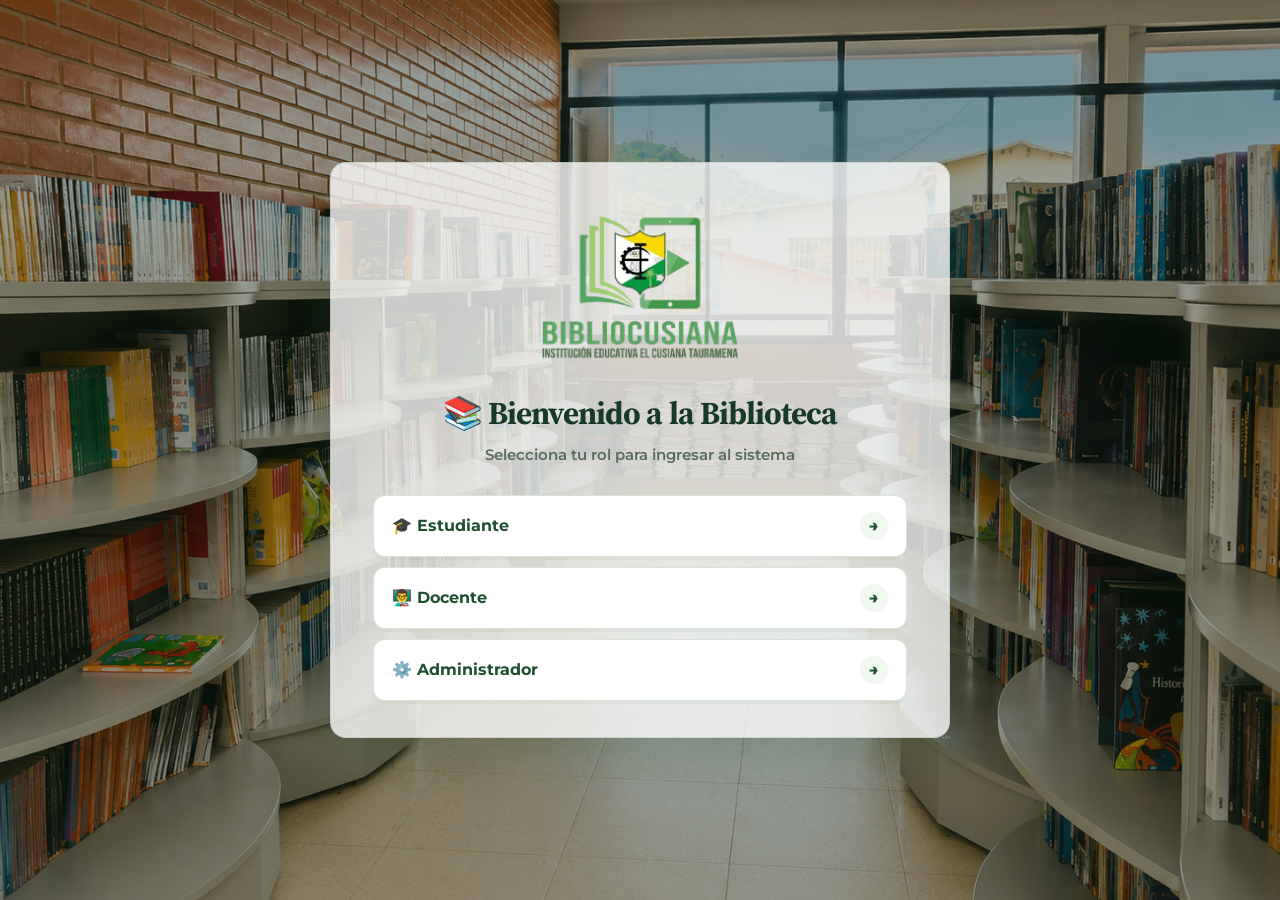
==== frontend/index.html @ 047b80d3 "Prepare Bibliocusiana for deployment Co-authored-by: Copilot <223556219+Copilot@users.noreply.github" ====
<!DOCTYPE html>
<html lang="es">
<head>
    <meta charset="UTF-8">
    <meta name="viewport" content="width=device-width, initial-scale=1.0">
    <title>Sistema de Gestión de Biblioteca</title>
    <link rel="preconnect" href="https://fonts.googleapis.com">
    <link rel="preconnect" href="https://fonts.gstatic.com" crossorigin>
    <link href="https://fonts.googleapis.com/css2?family=Montserrat:wght@400;500;600;700;800&family=Source+Serif+4:opsz,wght@8..60,600;8..60,700&display=swap" rel="stylesheet">
    <link rel="stylesheet" href="css/styles.css?v=sistema-estable-final">
    <link rel="stylesheet" href="css/diseno-moderno.css?v=3">
</head>
<body class="home-page">

    <div class="container acceso-container" id="paso-rol">
    <div class="identidad-institucional">
        <div class="logos-institucionales">
            <img class="logo-biblioteca-institucional" src="assets/logo.1.png" alt="Logo de Bibliocusiana">
            <img class="logo-institucion" src="assets/logo-institucion-cusiana.png" alt="Escudo de la Institución Educativa El Cusiana">
        </div>
        <div>
            <p class="institucion-nombre">Institución Educativa El Cusiana</p>
            <p class="institucion-lugar">Tauramena, Casanare</p>
        </div>
    </div>
    <div class="logo-container">
    <img src="assets/logo.1.png" alt="Logo Biblioteca Colegio" >
</div>

    <h1>📚 Bienvenido a la Biblioteca</h1>
    <p class="subtitle">Selecciona tu rol para ingresar al sistema</p>
    
    <div class="roles-grid">
        <button class="btn-rol" data-rol="Estudiante">🎓 Estudiante</button>
        <button class="btn-rol" data-rol="Profesor">👨‍🏫 Docente</button>
        <button class="btn-rol" data-rol="Administrador">⚙️ Administrador</button>
    </div>
</div>

    <div class="container hidden" id="paso-datos">
        <h1 id="titulo-rol">Registro de Datos</h1>
        <p class="subtitle">Completa tu información para continuar</p>
        
       <form id="form-registro">
    <div class="input-group">
        <label for="doc">Documento / T.I</label>
        <input type="text" id="doc" placeholder="Ingresa tu documento" required>
    </div>

    <div class="input-group registro-cuenta" style="display: none;">
        <label for="correo">Correo electrónico</label>
        <input type="email" id="correo" maxlength="150" placeholder="nombre@correo.com">
    </div>

    <!-- Campo de Contraseña en lugar de Correo -->
    <div class="input-group">
        <label for="contrasena">Contraseña</label>
        <input type="password" id="contrasena" placeholder="Ingresa tu contraseña" required>
    </div>
    
    <button type="submit" class="btn-primary">Ingresar al Catálogo</button>
    <button type="button" class="btn-volver" id="btn-atras-1">← Cambiar Rol</button>
</form>
    </div>

    <div class="container hidden" id="paso-biblioteca">
        <div class="header-biblioteca">
            <h1>📚 Catálogo de Biblioteca</h1>
            <p class="welcome-text" id="mensaje-bienvenida">¡Hola! Selecciona un libro para realizar tu préstamo.</p>
        </div>

        <nav id="navegacion-acciones" class="navegacion-acciones" aria-label="Acciones principales" style="display: none;">
            <div id="acciones-usuario" style="display: none;">
                <button type="button" class="btn-accion" data-vista="catalogo">Catálogo</button>
                <button type="button" class="btn-accion" data-vista="prestamos-usuario">Préstamos y Pendientes</button>
                <button type="button" class="btn-accion" data-vista="resenas">Dejar Reseña</button>
            </div>
            <div id="acciones-admin" style="display: none;">
                <button type="button" class="btn-accion" data-vista="catalogo">Catálogo de libros</button>
                <button type="button" class="btn-accion" data-vista="prestamos-admin">Préstamos y Pendientes</button>
                <button type="button" class="btn-accion" data-vista="inventario-admin">Inventario</button>
                <button type="button" class="btn-accion" data-vista="usuarios-admin">Usuarios</button>
            </div>
        </nav>

        <div id="usuario-solicitud" class="modal-libro hidden" role="dialog" aria-modal="true" aria-labelledby="titulo-solicitud">
            <div class="modal-contenido modal-ancho">
            <button type="button" id="cerrar-modal-solicitud" class="cerrar-modal" aria-label="Cerrar solicitud">×</button>
            <h2 id="titulo-solicitud">Solicitar préstamo</h2>
            <p class="registro-ayuda">Elige las fechas de inicio y fin. El préstamo puede durar hasta 15 días.</p>
            <form id="form-prestamo-usuario">
                <div class="registro-libro-grid">
                    <div class="input-group"><label for="solicitud-nombre">Nombre completo</label><input id="solicitud-nombre" name="nombre" maxlength="100" required></div>
                    <div class="input-group"><label for="solicitud-rol">Rol</label><select id="solicitud-rol" name="rol" required><option value="Estudiante">Estudiante</option><option value="Profesor">Docente</option></select></div>
                    <div class="input-group"><label for="solicitud-libro">Nombre del libro</label><select id="solicitud-libro" name="libro" required><option value="">Selecciona un libro disponible</option></select></div>
                    <div class="input-group"><label for="solicitud-whatsapp">WhatsApp con código de país</label><input id="solicitud-whatsapp" name="telefono_whatsapp" type="tel" inputmode="tel" autocomplete="tel" placeholder="+573001234567" pattern="\+?[1-9][0-9]{7,14}" maxlength="16" title="Usa el formato internacional: +, código de país y de 8 a 15 dígitos." required></div>
                    <label class="consentimiento-whatsapp"><input id="solicitud-consentimiento-whatsapp" name="whatsapp_consentimiento" type="checkbox" value="1" required> Acepto recibir recordatorios de vencimiento por WhatsApp</label>
                    <div class="input-group"><label for="solicitud-fecha">Fecha de inicio</label><input id="solicitud-fecha" name="fecha_inicio" type="date" required></div>
                    <div class="input-group"><label for="solicitud-devolucion">Fecha de fin</label><input id="solicitud-devolucion" name="fecha_fin" type="date" required></div>
                </div>
                <button class="btn-primary" type="submit">Solicitar préstamo</button>
                <p id="mensaje-prestamo-usuario" class="mensaje-formulario" role="status" aria-live="polite"></p>
            </form>
            </div>
        </div>
        <section id="panel-usuario" class="resumen-panel hidden">
            <div id="usuario-prestamos" class="hidden">
            <h2 id="mis-prestamos">Mis Préstamos y Pendientes</h2>
            <div id="resumen-usuario" class="tarjetas-resumen"></div>
            <div id="notificaciones-prestamo" class="notificaciones-prestamo" aria-live="polite"></div>
            <h3 id="mis-pendientes">Solicitudes, préstamos activos e historial</h3>
            <div class="tabla-contenedor">
                <table>
                    <thead><tr><th>Libro</th><th>Estado</th><th>Entrega</th><th>Alerta / multa</th></tr></thead>
                    <tbody id="tabla-mis-prestamos"></tbody>
                </table>
            </div>
            </div>
        </section>

        <!-- Panel de Administrador -->
        <div id="panel-admin" class="hidden">
            <div class="admin-panel">
                <section id="vista-prestamos-admin" class="hidden">
                <img class="escudo-panel-admin" src="assets/logo-institucion-cusiana.png" alt="Escudo institucional">
                <h2>⚙️ Panel de Administración</h2>

                <h3>Resumen de préstamos y multas</h3>
                <div id="resumen-admin" class="tarjetas-resumen"></div>
                <button id="btn-verificar-vencimientos" type="button" class="btn-accion">Enviar recordatorios pendientes ahora</button>
                <p id="mensaje-vencimientos" class="mensaje-formulario" role="status" aria-live="polite"></p>
                <div class="tabla-contenedor">
                    <table>
                        <thead><tr><th>Usuario</th><th>Libro</th><th>Estado</th><th>Entrega</th><th>Multa</th><th>Devolución</th></tr></thead>
                        <tbody id="tabla-control-prestamos"></tbody>
                    </table>
                </div>
                </section>
                <section id="vista-inventario-admin" class="hidden">
                <h3 id="inventario-admin">Inventario de libros</h3>
                <button id="btn-exportar-inventario-panel" type="button" class="btn-accion">Descargar inventario CSV</button>
                <h3>Registrar libro</h3>
                <form id="form-nuevo-libro" enctype="multipart/form-data">
                    <input name="titulo" placeholder="Título" required>
                    <input name="autor" placeholder="Autor" required>
                    <input name="codigo" placeholder="Código" required>
                    <input name="editorial" placeholder="Editorial" required>
                    <input name="ubicacion" placeholder="Ubicación" required>
                    <select name="genero_literario" required><option value="">Género literario</option><option>Narrativa</option><option>Poesía</option><option>Drama</option><option>Ensayo</option><option>Ciencia Ficción</option><option>Consulta</option></select>
                    <input name="cantidad" type="number" min="1" value="1" required>
                    <select name="estado" required><option>Disponible</option><option>Prestado</option></select>
                    <input name="imagen" type="file" accept="image/jpeg,image/png">
                    <button class="btn-primary" type="submit">Registrar libro</button>
                    <p id="mensaje-nuevo-libro" class="mensaje-formulario" role="status"></p>
                </form>
                <div class="cargas-masivas">
                    <label>Cargar libros CSV <input id="upload-libros" type="file" accept=".csv,text/csv"></label>
                    <label>Cargar estudiantes CSV <input id="upload-estudiantes" type="file" accept=".csv,text/csv"></label>
                    <label>Cargar docentes CSV <input id="upload-docentes" type="file" accept=".csv,text/csv"></label>
                </div>
                </section>
                <section id="vista-pendientes-admin" class="hidden">
                <h3 id="solicitudes-admin">Solicitudes pendientes</h3>
                <div class="tabla-contenedor">
                    <table>
                        <thead><tr><th>Usuario</th><th>Rol</th><th>Libro</th><th>Autor</th><th>Inicio elegido</th><th>Fin elegido</th><th>Solicitud</th><th>Acciones</th></tr></thead>
                        <tbody id="tabla-solicitudes"><tr><td colspan="8">No hay solicitudes pendientes.</td></tr></tbody>
                    </table>
                </div>
                </section>
                <section id="vista-usuarios-admin" class="hidden">
                <h3 id="usuarios-admin">Crear usuario</h3>
                <form id="form-nuevo-usuario">
                    <input name="doc" placeholder="Documento" maxlength="20" required>
                    <input name="nombre" placeholder="Nombre completo" maxlength="100" required>
                    <input name="correo" type="email" placeholder="Correo electrónico" maxlength="150" required>
                    <input name="telefono_whatsapp" type="tel" placeholder="WhatsApp internacional, ej. 573001234567" maxlength="20">
                    <label><input name="whatsapp_consentimiento" type="checkbox" value="1"> Autoriza recibir recordatorios por WhatsApp</label>
                    <select name="rol" required><option value="Estudiante">Estudiante</option><option value="Profesor">Docente</option><option value="Administrador">Administrador</option></select>
                    <input name="contrasena" type="password" placeholder="Contraseña (mínimo 8 caracteres)" minlength="8" required>
                    <button class="btn-primary" type="submit">Crear usuario</button>
                    <p id="mensaje-nuevo-usuario" class="mensaje-formulario" role="status"></p>
                </form>
                </section>
            </div>
        </div>

        <!-- Catálogo de Libros -->
        <div id="vista-catalogo" class="catalogo-section hidden">
            <div class="buscador-libros">
                <span aria-hidden="true">⌕</span>
                <input id="buscar-libros" type="search" placeholder="Buscar por título, autor o ISBN" aria-label="Buscar libros">
            </div>
            <div class="filtros-avanzados" aria-label="Filtros avanzados del catálogo">
                <select id="filtro-categoria" aria-label="Filtrar por categoría"><option value="">Todas las categorías</option></select>
                <select id="filtro-materia"><option value="">Todas las materias</option><option>Lenguaje</option><option>Matemáticas</option><option>Ciencias Naturales</option><option>Ciencias Sociales</option><option>Inglés</option><option>Arte</option></select>
                <select id="filtro-genero"><option value="">Todos los géneros</option><option>Narrativa</option><option>Poesía</option><option>Teatro</option><option>Cuento</option><option>Novela</option><option>Fantasía</option><option>Ciencia Ficción</option><option>Ensayo</option><option>Consulta</option></select>
                <button id="limpiar-filtros" type="button" class="btn-accion">Limpiar filtros</button>
            </div>
            <h3>📖 Todos los Libros</h3>
            <div id="catalogo-libros" class="libros-grid" aria-live="polite"></div>
        </div>

        <section id="modulo-interactivo" class="modulo-interactivo hidden" aria-labelledby="titulo-interactivo">
            <h2 id="titulo-interactivo">Dejar Reseña</h2>
            <p id="estado-interactivo" class="estado-interactivo" aria-live="polite">Cargando tus libros devueltos…</p>
            <div class="interactivo-grid">
                <div><h3>Califica un libro que ya devolviste</h3><form id="form-resena"><label for="resena-libro">Libro</label><select id="resena-libro" required><option value="">Selecciona un libro</option></select><fieldset id="contenido-resena" disabled><label>Calificación</label><div class="estrellas" role="radiogroup" aria-label="Calificación"><input type="radio" name="calificacion" id="estrella-5" value="5" required><label for="estrella-5" title="5 estrellas">★</label><input type="radio" name="calificacion" id="estrella-4" value="4"><label for="estrella-4" title="4 estrellas">★</label><input type="radio" name="calificacion" id="estrella-3" value="3"><label for="estrella-3" title="3 estrellas">★</label><input type="radio" name="calificacion" id="estrella-2" value="2"><label for="estrella-2" title="2 estrellas">★</label><input type="radio" name="calificacion" id="estrella-1" value="1"><label for="estrella-1" title="1 estrella">★</label></div><label for="resena-comentario">Comentario (opcional)</label><textarea id="resena-comentario" maxlength="1000" placeholder="¿Qué te pareció el libro?"></textarea><button class="btn-primary" type="submit">Publicar reseña</button></fieldset></form></div>
                <div><h3>Reseñas de lectores</h3><div id="lista-resenas" class="lista-resenas" aria-live="polite"></div></div>
                <fieldset id="contenido-actividad" class="actividad-lectura hidden" disabled><h3>Reto de palabras</h3><p>Escribe las cuatro palabras relacionadas con la lectura: <strong>LIBRO, AUTOR, CUENTO y LECTURA</strong>.</p><input id="respuesta-reto" type="text" placeholder="Ej.: libro, autor..."><button id="validar-reto" type="button" class="btn-accion">Comprobar</button><p id="resultado-reto" aria-live="polite"></p></fieldset>
            </div>
        </section>
        <button type="button" class="btn-volver btn-cerrar-sesion" id="btn-cerrar">Cerrar Sesión</button>
    </div>

    <div id="modal-editar-libro" class="modal-libro hidden" role="dialog" aria-modal="true" aria-labelledby="titulo-editar-libro">
        <div class="modal-contenido modal-ancho">
            <button type="button" id="cerrar-modal-editar" class="cerrar-modal" aria-label="Cerrar edición">×</button>
            <h2 id="titulo-editar-libro">Editar libro</h2>
            <form id="form-editar-libro">
                <input type="hidden" name="id">
                <div class="registro-libro-grid">
                    <div class="input-group"><label>Título<input name="titulo" maxlength="200" required></label></div>
                    <div class="input-group"><label>Autor<input name="autor" maxlength="100" required></label></div>
                    <div class="input-group"><label>Código<input name="codigo" maxlength="50"></label></div>
                    <div class="input-group"><label>Editorial<input name="editorial" maxlength="120"></label></div>
                    <div class="input-group"><label>Ubicación<input name="ubicacion" maxlength="120"></label></div>
                    <div class="input-group"><label>ISBN<input name="isbn" maxlength="20"></label></div>
                    <div class="input-group"><label>Año de publicación<input name="anio_publicacion" type="number" min="1000" max="2100"></label></div>
                    <div class="input-group"><label>Género literario<select name="genero_literario"><option>Narrativa</option><option>Poesía</option><option>Drama</option><option>Ensayo</option><option>Ciencia Ficción</option><option>Consulta</option></select></label></div>
                    <div class="input-group"><label>Ejemplares totales<input name="ejemplares_total" type="number" min="1" max="9999" required></label></div>
                    <div class="input-group"><label>URL de portada (opcional)<input name="imagen_url" type="url" maxlength="500" placeholder="https://..."></label></div>
                </div>
                <div class="input-group"><label>Sinopsis<textarea name="sinopsis" rows="3"></textarea></label></div>
                <button class="btn-primary" type="submit">Guardar cambios</button>
                <p id="mensaje-editar-libro" class="mensaje-formulario" role="status" aria-live="polite"></p>
            </form>
        </div>
    </div>

    <div id="modal-libro" class="modal-libro hidden" role="dialog" aria-modal="true" aria-labelledby="detalle-libro-titulo">
        <div class="modal-contenido">
            <button id="cerrar-modal-libro" class="cerrar-modal" aria-label="Cerrar detalle">×</button>
            <div id="detalle-libro"></div>
        </div>
    </div>

    <script src="js/portadas-inteligente.js?v=1"></script>
    <script src="js/main.js?v=2026-10-22e"></script>
</body>
</html>
---- frontend/css/styles.css ----
* {
    box-sizing: border-box;
    margin: 0;
    padding: 0;
}

body {
    font-family: 'Segoe UI', Tahoma, Geneva, Verdana, sans-serif;
    background: linear-gradient(135deg, #bed2fc 0%, #bfffc7 100%);
    min-height: 100vh;
    display: flex;
    justify-content: center;
    align-items: center;
    padding: 20px;
}
.escudo-colegio {
    width: 140px; /* Puedes subirlo a 140px o 150px si el logo es más ancho */
    height: auto; 
    object-fit: contain;
    filter: drop-shadow(0px 4px 6px rgba(225, 165, 248, 0.521));
}

/* Tarjeta contenedora */
.container {
    background: #eefff6;
    width: 100%;
    max-width: 900px;
    padding: 35px;
    border-radius: 16px;
    box-shadow: 0 10px 25px rgba(199, 255, 173, 0.747);
    text-align: center;
}

/* ESTA REGLA OCULTA LAS PANTALLAS SECUNDARIAS */
.hidden {
    display: none !important;
}

h1 {
    color: #378ee6;
    margin-bottom: 8px;
    font-size: 26px;
}

.subtitle, .welcome-text {
    color: #2c3e50;
    margin-bottom: 25px;
    font-size: 18px;
    font-weight: 600;
}

/* Botones de Rol */
.roles-grid {
    display: flex;
    flex-direction: column;
    gap: 12px;
}

.btn-rol {
    padding: 15px;
    font-size: 16px;
    font-weight: bold;
    background-color: #f8f9fa;
    color: #49b99d;
    border: 2px solid #e2e8f0;
    border-radius: 10px;
    cursor: pointer;
    transition: all 0.3s ease;
}

.btn-rol:hover {
    background-color: #55cc91;
    color: white;
    border-color: #58cfab;
}

/* Formulario */
form {
    display: flex;
    flex-direction: column;
    gap: 15px;
}

.input-group {
    display: flex;
    flex-direction: column;
    text-align: left;
}

.input-group label {
    font-size: 13px;
    font-weight: bold;
    color: #b574ff;
    margin-bottom: 6px;
}

.consentimiento-whatsapp {
    display: flex;
    align-items: flex-start;
    gap: 10px;
    text-align: left;
    color: #315b4a;
    font-size: 14px;
}

.consentimiento-whatsapp input[type="checkbox"] {
    width: 18px;
    height: 18px;
    flex: 0 0 18px;
    padding: 0;
    margin-top: 2px;
}

input {
    width: 100%;
    padding: 12px 15px;
    border: 1px solid #54cca4;
    border-radius: 8px;
    font-size: 15px;
    outline: none;
    transition: border-color 0.2s;

}

input:focus {
    border-color: #85aef7;
}

/* Botones de acción */
.btn-primary {
    padding: 13px;
    background-color: #67d193;
    color: rgb(149, 255, 108);
    border: none;
    border-radius: 8px;
    font-size: 16px;
    font-weight: bold;
    cursor: pointer;
    margin-top: 10px;
}

.btn-primary:hover {
    background-color: #779ee6;
}

.btn-volver {
    padding: 10px;
    background-color: #80da9b;
    color: white;
    border: none;
    border-radius: 8px;
    font-size: 14px;
    cursor: pointer;
    margin-top: 15px;
}

.btn-volver:hover {
    background-color: #778cff;
}

/* Tablas */
/* ==========================================
   ESTILOS PARA HACER LA TABLA RESPONSIVA
   ========================================== */
.tabla-contenedor {
    width: 100%;
    overflow-x: auto; /* Permite deslizar horizontalmente en celulares */
    margin-top: 15px;
    border-radius: 8px;
}

/* Los estilos de la tabla continúan igual */
table {
    width: 100%;
    border-collapse: collapse;
    min-width: 450px; /* Asegura un ancho mínimo para que no se aplaste en pantallas pequeñas */
}

th, td {
    padding: 12px;
    border-bottom: 1px solid #859eff;
    text-align: center;
    font-size: 14px;
}



th {
    background-color: #7fbfff;
    color: #9de7c5;
}

.badge {
    padding: 4px 10px;
    border-radius: 12px;
    font-size: 12px;
    font-weight: bold;
}

.disponible { background-color: #98ffa1; color: #51e094; }
.prestado { background-color: #88ffd2; color: #ba72fd; }

.btn-accion {
    padding: 6px 12px;
    border: none;
    border-radius: 6px;
    font-weight: bold;
    cursor: pointer;
}

.btn-prestar { background-color: #53cf87; color: white; }
.btn-devolver { background-color: #bdc3c7; color: white; cursor: not-allowed; }

/* Panel de Administrador */
.admin-panel {
    background: #b7dbff;
    padding: 20px;
    border-radius: 12px;
    margin-bottom: 30px;
    border: 2px solid #c0dbff;
}

/* Sección de carga masiva */
.carga-masiva-section {
    background: linear-gradient(135deg, #e8f5e9 0%, #f1f8e9 100%);
    border: 2px solid #81c784;
    border-radius: 12px;
    padding: 20px;
    margin-bottom: 25px;
}

.carga-masiva-section h3 {
    color: #2e7d32;
    font-size: 18px;
    margin-bottom: 18px;
    text-align: center;
}

.upload-controls {
    display: grid;
    grid-template-columns: repeat(auto-fit, minmax(280px, 1fr));
    gap: 18px;
}

.upload-card {
    background: white;
    border: 2px dashed #66bb6a;
    border-radius: 12px;
    padding: 20px;
    text-align: center;
    transition: all 0.3s ease;
}

.upload-card:hover {
    border-color: #43a047;
    box-shadow: 0 6px 20px rgba(105, 255, 112, 0.25);
    transform: translateY(-3px);
}

.upload-icon {
    font-size: 48px;
    display: block;
    margin-bottom: 12px;
}

.upload-label {
    display: block;
    font-weight: 700;
    color: #1b5e20;
    font-size: 15px;
    margin-bottom: 14px;
}

.btn-upload {
    background: linear-gradient(135deg, #66bb6a 0%, #43a047 100%);
    color: white;
    border: none;
    padding: 12px 24px;
    border-radius: 8px;
    font-weight: 700;
    font-size: 14px;
    cursor: pointer;
    transition: all 0.3s ease;
    margin-bottom: 10px;
}

.btn-upload:hover {
    background: linear-gradient(135deg, #43a047 0%, #2e7d32 100%);
    box-shadow: 0 4px 12px rgba(46, 125, 50, 0.4);
    transform: scale(1.05);
}

.upload-hint {
    display: block;
    color: #558b2f;
    font-size: 12px;
    font-style: italic;
}

.admin-panel h2 {
    color: #2c3e50;
    font-size: 22px;
    margin-bottom: 15px;
    display: flex;
    align-items: center;
    gap: 8px;
}

.admin-panel h3 {
    color: #7f8c8d;
    font-size: 16px;
    margin-bottom: 15px;
    text-align: left;
}

.catalogo-section {
    margin-top: 20px;
}

.catalogo-section h3 {
    color: #2c3e50;
    font-size: 18px;
    margin-bottom: 15px;
    text-align: left;
}

.btn-aprobar {
    background-color: #53cf87;
    color: white;
    margin-right: 5px;
}

.btn-aprobar:hover {
    background-color: #45b876;
}

.btn-rechazar {
    background-color: #d32f2f;
    color: white;
}

.btn-rechazar:hover {
    background-color: #b71c1c;
}

/* Mejorar diseño de botones en tablas */
td button {
    margin: 2px;
}

/* Header de biblioteca */
.header-biblioteca {
    margin-bottom: 25px;
}

.header-biblioteca h1 {
    font-size: 32px;
    color: #2c3e50;
    font-weight: 700;
}

.header-biblioteca .welcome-text {
    font-size: 20px;
    color: #34495e;
    font-weight: 600;
}

.resumen-panel {
    background: linear-gradient(135deg, #e3f2fd 0%, #f3e5f5 50%, #fff3e0 100%);
    padding: 24px;
    border-radius: 16px;
    margin-bottom: 25px;
    text-align: left;
    border: 2px solid #90caf9;
    box-shadow: 0 8px 20px rgba(33, 150, 243, 0.15);
    position: relative;
    overflow: hidden;
}

.resumen-panel::before {
    content: '';
    position: absolute;
    pointer-events: none;
    top: -50%;
    right: -50%;
    width: 200%;
    height: 200%;
    background: radial-gradient(circle, rgba(255,255,255,0.3) 0%, transparent 70%);
    animation: pulse 4s ease-in-out infinite;
}

@keyframes pulse {
    0%, 100% { transform: scale(1); opacity: 0.5; }
    50% { transform: scale(1.1); opacity: 0.3; }
}

.resumen-panel h2 {
    color: #1565c0;
    font-size: 22px;
    margin-bottom: 18px;
    display: flex;
    align-items: center;
    gap: 10px;
    position: relative;
    z-index: 1;
}

.resumen-panel h2::before {
    content: '📊';
    font-size: 28px;
}

.tarjetas-resumen {
    display: grid;
    grid-template-columns: repeat(auto-fit, minmax(140px, 1fr));
    gap: 14px;
    margin: 16px 0;
    position: relative;
    z-index: 1;
}

.tarjeta-resumen {
    background: linear-gradient(135deg, #ffffff 0%, #f8f9fa 100%);
    border-left: 5px solid #53cf87;
    border-radius: 12px;
    padding: 16px;
    color: #2c3e50;
    box-shadow: 0 4px 12px rgba(0, 0, 0, 0.08);
    transition: all 0.3s cubic-bezier(0.4, 0, 0.2, 1);
    position: relative;
    overflow: hidden;
}

.tarjeta-resumen::after {
    content: '';
    position: absolute;
    bottom: 0;
    right: 0;
    width: 60px;
    height: 60px;
    background: radial-gradient(circle, rgba(83, 207, 135, 0.15) 0%, transparent 70%);
    border-radius: 50%;
    transition: transform 0.3s ease;
}

.tarjeta-resumen:hover {
    transform: translateY(-5px) scale(1.03);
    box-shadow: 0 8px 24px rgba(83, 207, 135, 0.3);
    border-left-width: 6px;
}

.tarjeta-resumen:hover::after {
    transform: scale(1.5);
}

.tarjeta-resumen:nth-child(1) {
    border-left-color: #5c6bc0;
    animation: slideInLeft 0.5s ease-out;
}

.tarjeta-resumen:nth-child(2) {
    border-left-color: #ab47bc;
    animation: slideInLeft 0.6s ease-out;
}

.tarjeta-resumen:nth-child(3) {
    border-left-color: #ec407a;
    animation: slideInLeft 0.7s ease-out;
}

.tarjeta-resumen:nth-child(4) {
    border-left-color: #ff7043;
    animation: slideInLeft 0.8s ease-out;
}

.tarjeta-resumen:nth-child(5) {
    border-left-color: #ffa726;
    animation: slideInLeft 0.9s ease-out;
}

.tarjeta-resumen:nth-child(6) {
    border-left-color: #ef5350;
    animation: slideInLeft 1s ease-out;
}

@keyframes slideInLeft {
    from {
        opacity: 0;
        transform: translateX(-30px);
    }
    to {
        opacity: 1;
        transform: translateX(0);
    }
}

.tarjeta-resumen span {
    font-size: 13px;
    color: #607d8b;
    font-weight: 600;
    text-transform: uppercase;
    letter-spacing: 0.5px;
}

.tarjeta-resumen strong {
    display: block;
    font-size: 26px;
    margin-top: 8px;
    background: linear-gradient(135deg, #1e88e5 0%, #43a047 100%);
    -webkit-background-clip: text;
    -webkit-text-fill-color: transparent;
    background-clip: text;
    font-weight: 800;
}

.alerta-vencido { color: #b71c1c; font-weight: bold; }
.estado-rojo { background: #ffebee; }
.estado-amarillo { background: #fff8e1; }
.estado-verde { background: #e8f5e9; }
.alerta-entrega { color: #8a5a00; font-weight: bold; }
.notificaciones-prestamo { position: relative; z-index: 1; }
.notificacion-prestamo { background: #fff3cd; border-left: 4px solid #e0a800; border-radius: 8px; color: #5f4500; margin: 8px 0; padding: 11px 14px; }
.notificacion-prestamo.vencido { background: #fde8e7; border-left-color: #c62828; color: #8b1b1b; }
.btn-perdido { background: #6d3b1f; color: #fff; }

/* Identidad visual de la Institución Educativa El Cusiana */
body {
    font-family: 'Montserrat', 'Segoe UI', sans-serif;
    background:
        radial-gradient(circle at top right, rgba(255, 230, 0, .25), transparent 32%),
        linear-gradient(135deg, #f4f8f2 0%, #e3f0df 100%);
    color: #193427;
}

.container {
    background: rgba(255, 255, 255, .96);
    border: 1px solid rgba(18, 90, 44, .12);
    box-shadow: 0 18px 45px rgba(16, 73, 35, .16);
}

.acceso-container {
    max-width: 620px;
    padding: 30px 42px 36px;
    overflow: hidden;
}

.identidad-institucional {
    display: flex;
    align-items: center;
    justify-content: center;
    gap: 16px;
    padding-bottom: 20px;
    margin-bottom: 24px;
    border-bottom: 1px solid #dce8d8;
    text-align: left;
}

/* Portada: logo de Bibliocusiana centrado, como en el diseño original. */
.acceso-container .identidad-institucional {
    justify-content: center;
    margin-bottom: 18px;
    padding-bottom: 0;
    border-bottom: 0;
}

.acceso-container .identidad-institucional > div:last-child { display: none; }

.acceso-container .logos-institucionales { justify-content: center; }

.acceso-container .logo-biblioteca-institucional {
    height: 185px;
    max-width: 330px;
}

.logos-institucionales {
    align-items: center;
    display: flex;
    flex-shrink: 0;
    gap: 10px;
}

.logo-biblioteca-institucional {
    height: 74px;
    max-width: 132px;
    object-fit: contain;
}

.logo-institucion {
    width: 60px;
    height: 78px;
    object-fit: contain;
    filter: drop-shadow(0 5px 8px rgba(18, 64, 31, .18));
}

/* El escudo se reserva para el área exclusiva de administración. */
.identidad-institucional .logo-institucion { display: none; }

.registro-libro-section { background: #f5faf2; border: 1px solid #d8e5d4; border-radius: 14px; margin: 0 0 28px; padding: 22px; text-align: left; }
.registro-libro-section h3 { color: #174d2b; margin: 0 0 5px; }
.registro-ayuda { color: #657567; font-size: .9rem; margin: 0 0 18px; }
.registro-libro-grid { display: grid; gap: 14px; grid-template-columns: repeat(auto-fit, minmax(210px, 1fr)); }
.registro-libro-section .input-group { margin-bottom: 0; }
.registro-libro-section input, .registro-libro-section select { background: #fff; border: 1px solid #cbdcc9; border-radius: 8px; font: inherit; padding: 10px; width: 100%; }
.registro-libro-section .btn-primary { margin-top: 18px; }
.mensaje-formulario { margin: 12px 0 0; min-height: 1.3em; }
.mensaje-formulario.exito { color: #176b32; }
.mensaje-formulario.error { color: #b42318; }

.escudo-panel-admin {
    display: none;
    height: 92px;
    margin: 0 auto 12px;
    object-fit: contain;
    width: 72px;
}

.admin-panel h2 { justify-content: center; }

.portada-libro {
    background: #edf4e9;
    border-radius: 8px;
    box-shadow: 0 3px 9px rgba(17, 65, 34, .15);
    display: block;
    height: 84px;
    margin: 0 auto;
    object-fit: cover;
    transition: transform .2s ease, box-shadow .2s ease;
    width: 60px;
}

tr:hover .portada-libro {
    box-shadow: 0 7px 15px rgba(17, 65, 34, .24);
    transform: scale(1.08);
}

.titulo-libro {
    color: #173a26;
    font-weight: 700;
}

.autor-libro {
    color: #657567;
    display: block;
    font-size: .8rem;
    margin-top: 4px;
}

.buscador-libros { align-items: center; background: #fff; border: 1px solid #d8e5d4; border-radius: 10px; display: flex; gap: 8px; margin: 0 0 16px; padding: 0 12px; }
.buscador-libros span { color: #1a6a35; font-size: 1.6rem; }
.buscador-libros input { border: 0; padding: 13px 4px; }
.filtros-avanzados { display: grid; gap: 10px; grid-template-columns: repeat(auto-fit, minmax(150px, 1fr)); margin: 0 0 18px; text-align: left; }
.filtros-avanzados select, #form-resena select, #form-resena textarea { border: 1px solid #d8e5d4; border-radius: 8px; font: inherit; padding: 10px; width: 100%; }
.filtros-avanzados .btn-accion { background: #e7f3e9; color: #174d2b; }
.modulo-interactivo { background: #f5faf2; border: 1px solid #d8e5d4; border-radius: 14px; margin-top: 28px; padding: 22px; text-align: left; }
.modulo-interactivo h2 { color: #174d2b; margin-bottom: 16px; }
.estado-interactivo { background: #fff8cf; border-radius: 8px; color: #5b4b00; margin: 0 0 16px; padding: 10px 12px; }
.estado-interactivo.desbloqueado { background: #e7f3e9; color: #174d2b; }
.modulo-interactivo fieldset { border: 0; margin: 0; min-inline-size: 0; padding: 0; }
.modulo-interactivo fieldset:disabled { cursor: not-allowed; opacity: .55; }
.interactivo-grid { display: grid; gap: 24px; grid-template-columns: repeat(auto-fit, minmax(260px, 1fr)); }
#form-resena { gap: 9px; } #form-resena label { font-weight: 700; } #form-resena textarea { min-height: 90px; resize: vertical; }
.lista-resenas { margin-top: 16px; max-height: 300px; overflow-y: auto; }
.resena { background: #fff; border-left: 4px solid #1a6a35; border-radius: 6px; margin: 8px 0; padding: 10px; }
.resena p { margin: 6px 0; } .resena small { color: #657567; }
.actividad-lectura { background: #fff8cf; border-radius: 10px; padding: 16px; } .actividad-lectura p { line-height: 1.6; margin: 10px 0; }
.actividad-lectura .btn-accion { background: #1a6a35; color: #fff; margin-top: 10px; }
.btn-detalle-libro { background: transparent; border: 0; cursor: pointer; padding: 0; }
.modal-libro { align-items: center; background: rgba(8, 29, 15, .65); display: flex; inset: 0; justify-content: center; padding: 20px; position: fixed; z-index: 20; }
.modal-contenido { background: #fff; border-radius: 16px; max-width: 660px; padding: 28px; position: relative; width: 100%; }
#detalle-libro { display: grid; gap: 24px; grid-template-columns: 170px 1fr; }
.portada-detalle { border-radius: 10px; box-shadow: 0 10px 22px rgba(0,0,0,.18); height: 240px; object-fit: cover; width: 170px; }
.cerrar-modal { background: #174d2b; border: 0; border-radius: 50%; color: white; cursor: pointer; font-size: 1.4rem; height: 32px; position: absolute; right: 12px; top: 12px; width: 32px; }
.sinopsis-libro { line-height: 1.6; margin-top: 14px; }
.modal-ancho { max-height: 90vh; max-width: 760px; overflow-y: auto; text-align: left; }
.acciones-modal { display: flex; flex-wrap: wrap; gap: 10px; margin-top: 16px; }
#form-editar-libro label { display: block; font-size: .85rem; }
#form-editar-libro input, #form-editar-libro select, #form-editar-libro textarea { background: #fff; border: 1px solid #5fcf9a; border-radius: 8px; box-sizing: border-box; display: block; font: inherit; margin-top: 4px; padding: 10px; width: 100%; }
#form-editar-libro .btn-primary { margin-top: 14px; }
.btn-eliminar-libro { background: #c62828 !important; color: #fff !important; }
.btn-cerrar-sesion { background: #c62828; box-shadow: 0 4px 12px rgba(0,0,0,.25); color: #fff; margin: 0; position: fixed; right: 16px; top: 14px; z-index: 15; }
.btn-cerrar-sesion:hover { background: #8e1c1c; }
.estrellas { display: inline-flex; flex-direction: row-reverse; font-size: 2.2rem; gap: 4px; justify-content: flex-end; margin: 6px 0 14px; }
.estrellas input { height: 0; opacity: 0; position: absolute; width: 0; }
.estrellas label { color: #c9c9c9; cursor: pointer; line-height: 1; margin: 0; }
.estrellas input:checked ~ label, .estrellas label:hover, .estrellas label:hover ~ label { color: #f5b301; }
.estrellas input:focus-visible + label { outline: 2px solid #174d2b; }
@media (max-width: 560px) { #detalle-libro { grid-template-columns: 1fr; } .portada-detalle { margin: auto; } }

.institucion-nombre {
    font-size: .86rem;
    font-weight: 800;
    letter-spacing: .055em;
    line-height: 1.35;
    text-transform: uppercase;
    color: #16472b;
}

.institucion-lugar {
    margin-top: 4px;
    color: #637466;
    font-size: .78rem;
    font-weight: 600;
}

/* El escudo institucional sustituye el recurso anterior de la pantalla de acceso. */
.acceso-container .logo-container { display: none; }

.acceso-container h1 {
    font-family: 'Source Serif 4', Georgia, serif;
    color: #173a26;
    font-size: clamp(1.55rem, 4vw, 2rem);
    font-weight: 700;
    line-height: 1.1;
    letter-spacing: -.03em;
    margin: 0 auto 12px;
    max-width: 480px;
}

.acceso-container .subtitle {
    color: #596b5c;
    font-size: .96rem;
    line-height: 1.6;
    margin: 0 auto 27px;
    max-width: 440px;
}

.roles-grid { gap: 10px; }

.btn-rol {
    align-items: center;
    background: #fff;
    border: 1px solid #d8e5d4;
    border-radius: 12px;
    box-shadow: 0 3px 0 rgba(24, 83, 43, .04);
    color: #1d4f30;
    display: flex;
    font-family: inherit;
    font-size: 1rem;
    justify-content: space-between;
    padding: 16px 18px;
    text-align: left;
}

.btn-rol::before {
    background: #f1f8ef;
    border-radius: 50%;
    content: '→';
    display: grid;
    font-weight: 800;
    height: 28px;
    order: 2;
    place-items: center;
    transition: transform .2s ease;
    width: 28px;
}

.btn-rol:hover, .btn-rol:focus-visible {
    background: #1a6a35;
    border-color: #1a6a35;
    box-shadow: 0 8px 18px rgba(24, 99, 48, .2);
    color: #fff;
    outline: none;
    transform: translateY(-2px);
}

.btn-rol:hover::before, .btn-rol:focus-visible::before {
    background: #ffe600;
    color: #173a26;
    transform: translateX(3px);
}

.btn-primary, .btn-volver, .btn-accion { font-family: inherit; }
.btn-primary { background: #1a6a35; }
.btn-primary:hover { background: #125126; }

/* Fondo exclusivo de la pantalla de inicio. `cover` conserva la proporción
   de la imagen en cualquier tamaño de ventana y la capa oscura mejora el contraste. */
body.home-page {
    background-image: linear-gradient(rgba(8, 29, 15, .42), rgba(8, 29, 15, .42)), url('../assets/fondo_bibliocusiana.png');
    background-position: center;
    background-repeat: no-repeat;
    background-size: cover;
}

body.home-page .acceso-container {
    background: rgba(255, 255, 255, .78);
}

.libros-grid { display: grid; grid-template-columns: repeat(auto-fit, minmax(180px, 1fr)); gap: 1.25rem; }
.libro-tarjeta { display: flex; flex-direction: column; gap: .55rem; padding: 1rem; background: #fff; border: 1px solid #d7e5f5; border-radius: 12px; box-shadow: 0 3px 12px rgba(12, 72, 133, .10); }
.libro-tarjeta h4, .libro-tarjeta p { margin: 0; }
.libro-tarjeta h4 { color: #084a88; font-size: .98rem; }
.portada-contenedor { border: 0; padding: 0; background: transparent; cursor: pointer; }
.libro-tarjeta .portada-libro { width: 100%; height: 230px; object-fit: cover; border-radius: 8px; }
.libro-accion { margin-top: auto; }

@media (max-width: 560px) {
    body { align-items: flex-start; padding: 12px; }
    .acceso-container { padding: 24px 20px 28px; }
    .identidad-institucional { gap: 12px; }
    .logos-institucionales { gap: 6px; }
    .acceso-container .logo-biblioteca-institucional { height: 145px; max-width: 260px; }
    .logo-institucion { width: 46px; height: 62px; }
    .institucion-nombre { font-size: .72rem; }
    .btn-rol { padding: 14px; }
}
---- frontend/css/diseno-moderno.css ----
/* ================================================
   DISEÑO MODERNO COMPLETO - VERSIÓN FINAL
   Sistema de Biblioteca Bibliocusiana
   ================================================ */

/* === ANIMACIONES === */
@keyframes fadeIn {
    from { opacity: 0; transform: translateY(20px); }
    to { opacity: 1; transform: translateY(0); }
}

@keyframes slideDown {
    from { opacity: 0; transform: translateY(-10px); }
    to { opacity: 1; transform: translateY(0); }
}

@keyframes shimmer {
    0% { background-position: -1000px 0; }
    100% { background-position: 1000px 0; }
}

/* === HEADER MODERNO === */
.header-biblioteca {
    background: linear-gradient(135deg, #667eea 0%, #764ba2 100%);
    color: white;
    padding: 35px;
    border-radius: 20px;
    margin-bottom: 30px;
    box-shadow: 0 10px 40px rgba(102, 126, 234, 0.4);
    animation: slideDown 0.6s ease-out;
    position: relative;
    overflow: hidden;
}

.header-biblioteca::before {
    content: '';
    position: absolute;
    top: -50%;
    left: -50%;
    width: 200%;
    height: 200%;
    background: linear-gradient(45deg, transparent 30%, rgba(255,255,255,0.1) 50%, transparent 70%);
    animation: shimmer 3s infinite;
}

.header-biblioteca h1 {
    font-size: 36px !important;
    font-weight: 800 !important;
    color: white !important;
    text-shadow: 0 3px 6px rgba(0,0,0,0.3);
    margin-bottom: 12px !important;
    position: relative;
    z-index: 1;
}

.header-biblioteca .welcome-text {
    font-size: 19px !important;
    color: rgba(255,255,255,0.95) !important;
    font-weight: 500;
    position: relative;
    z-index: 1;
}

/* === NAVEGACIÓN MODERNA === */
.navegacion-acciones {
    background: white;
    padding: 25px;
    border-radius: 16px;
    box-shadow: 0 6px 20px rgba(0,0,0,0.1);
    margin-bottom: 30px;
    animation: slideDown 0.8s ease-out;
}

.navegacion-acciones > div {
    display: flex;
    gap: 15px;
    flex-wrap: wrap;
    justify-content: center;
}

/* === BOTONES MODERNOS === */
.btn-accion {
    background: linear-gradient(135deg, #667eea 0%, #764ba2 100%) !important;
    color: white !important;
    border: none !important;
    border-radius: 12px !important;
    padding: 14px 28px !important;
    font-size: 15px !important;
    font-weight: 700 !important;
    cursor: pointer !important;
    box-shadow: 0 5px 15px rgba(102, 126, 234, 0.4) !important;
    transition: all 0.3s cubic-bezier(0.4, 0, 0.2, 1) !important;
    position: relative !important;
    overflow: hidden !important;
}

.btn-accion::before {
    content: '';
    position: absolute;
    top: 50%;
    left: 50%;
    width: 0;
    height: 0;
    background: rgba(255,255,255,0.3);
    border-radius: 50%;
    transform: translate(-50%, -50%);
    transition: width 0.6s, height 0.6s;
}

.btn-accion:hover::before {
    width: 300px;
    height: 300px;
}

.btn-accion:hover {
    transform: translateY(-3px) !important;
    box-shadow: 0 8px 25px rgba(102, 126, 234, 0.5) !important;
}

.btn-accion.is-active {
    background: linear-gradient(135deg, #f093fb 0%, #f5576c 100%) !important;
    box-shadow: 0 6px 20px rgba(245, 87, 108, 0.5) !important;
    transform: scale(1.05) !important;
}

/* === BUSCADOR MODERNO === */
.buscador-libros {
    position: relative;
    margin-bottom: 28px;
    animation: slideDown 1s ease-out;
}

.buscador-libros span {
    position: absolute;
    left: 20px;
    top: 50%;
    transform: translateY(-50%);
    font-size: 24px;
    color: #667eea;
    pointer-events: none;
    transition: all 0.3s ease;
    z-index: 1;
}

.buscador-libros input {
    width: 100% !important;
    padding: 18px 24px 18px 58px !important;
    border: 2px solid #e0e7ff !important;
    border-radius: 16px !important;
    font-size: 16px !important;
    background: white !important;
    box-shadow: 0 3px 10px rgba(0,0,0,0.08) !important;
    transition: all 0.3s ease !important;
}

.buscador-libros input:focus {
    border-color: #667eea !important;
    box-shadow: 0 8px 25px rgba(102, 126, 234, 0.25) !important;
    outline: none !important;
    transform: translateY(-1px);
}

.buscador-libros input:focus + span {
    color: #764ba2;
    transform: translateY(-50%) scale(1.1);
}

/* === GRID DE LIBROS === */
.libros-grid {
    display: grid !important;
    grid-template-columns: repeat(auto-fill, minmax(210px, 1fr)) !important;
    gap: 28px !important;
    padding: 12px 0 !important;
}

/* === TARJETAS DE LIBROS 3D === */
.libro-tarjeta {
    background: white !important;
    border-radius: 18px !important;
    padding: 18px !important;
    box-shadow: 0 5px 20px rgba(0,0,0,0.1) !important;
    transition: all 0.4s cubic-bezier(0.4, 0, 0.2, 1) !important;
    cursor: pointer !important;
    position: relative !important;
    overflow: visible !important;
    animation: fadeIn 0.6s ease-out !important;
}

.libro-tarjeta::before {
    content: '';
    position: absolute;
    top: 0;
    left: 0;
    right: 0;
    height: 5px;
    background: linear-gradient(90deg, #667eea, #764ba2, #f093fb, #f5576c);
    border-radius: 18px 18px 0 0;
    transform: scaleX(0);
    transition: transform 0.5s cubic-bezier(0.4, 0, 0.2, 1);
}

.libro-tarjeta:hover::before {
    transform: scaleX(1);
}

.libro-tarjeta:hover {
    transform: translateY(-12px) scale(1.03) !important;
    box-shadow: 0 20px 40px rgba(102, 126, 234, 0.3) !important;
    z-index: 10 !important;
}

/* === PORTADAS CON EFECTOS === */
.portada-contenedor {
    position: relative;
    width: 100%;
    border-radius: 14px;
    overflow: hidden;
    margin-bottom: 14px;
    background: linear-gradient(135deg, #f5f7fa 0%, #c3cfe2 100%);
}

.portada-contenedor::after {
    content: '👁️ Ver más';
    position: absolute;
    bottom: 0;
    left: 0;
    right: 0;
    padding: 14px;
    background: linear-gradient(to top, rgba(0,0,0,0.85), transparent);
    color: white;
    font-size: 14px;
    font-weight: 700;
    text-align: center;
    opacity: 0;
    transition: opacity 0.4s ease;
}

.libro-tarjeta:hover .portada-contenedor::after {
    opacity: 1;
}

.portada-libro {
    width: 100% !important;
    height: 280px !important;
    object-fit: cover !important;
    border-radius: 14px !important;
    transition: all 0.5s cubic-bezier(0.4, 0, 0.2, 1) !important;
    background: linear-gradient(90deg, #f0f0f0 25%, #e0e0e0 50%, #f0f0f0 75%);
    background-size: 200% 100%;
}

.portada-libro[src=""], .portada-libro[src*="portada-no-disponible"] {
    animation: shimmer 1.5s infinite;
}

.libro-tarjeta:hover .portada-libro {
    transform: scale(1.08) rotate(1deg) !important;
    filter: brightness(1.1);
}

/* === INFORMACIÓN DEL LIBRO === */
.libro-tarjeta h4 {
    font-size: 16px !important;
    font-weight: 700 !important;
    color: #2c3e50 !important;
    margin: 0 0 8px 0 !important;
    line-height: 1.4 !important;
    min-height: 44px;
    display: -webkit-box !important;
    -webkit-line-clamp: 2 !important;
    -webkit-box-orient: vertical !important;
    overflow: hidden !important;
}

.libro-tarjeta p {
    font-size: 14px !important;
    color: #7f8c8d !important;
    margin: 0 0 12px 0 !important;
    font-style: italic !important;
}

/* === BADGES MEJORADOS === */
.badge {
    display: inline-block !important;
    padding: 7px 16px !important;
    border-radius: 25px !important;
    font-size: 12px !important;
    font-weight: 700 !important;
    text-transform: uppercase !important;
    letter-spacing: 0.8px !important;
    margin: 8px 0 !important;
}

.badge.disponible {
    background: linear-gradient(135deg, #11998e 0%, #38ef7d 100%) !important;
    color: white !important;
    box-shadow: 0 3px 12px rgba(56, 239, 125, 0.4) !important;
}

.badge.prestado {
    background: linear-gradient(135deg, #ee0979 0%, #ff6a00 100%) !important;
    color: white !important;
    box-shadow: 0 3px 12px rgba(238, 9, 121, 0.4) !important;
}

/* === BOTONES EN TARJETAS === */
.btn-prestar, .libro-accion button {
    background: linear-gradient(135deg, #667eea 0%, #764ba2 100%) !important;
    color: white !important;
    border: none !important;
    border-radius: 12px !important;
    padding: 12px !important;
    width: 100% !important;
    font-size: 14px !important;
    font-weight: 700 !important;
    cursor: pointer !important;
    transition: all 0.3s ease !important;
    box-shadow: 0 4px 12px rgba(102, 126, 234, 0.4) !important;
    margin-top: 4px !important;
}

.btn-prestar:hover, .libro-accion button:hover {
    transform: translateY(-3px) !important;
    box-shadow: 0 8px 20px rgba(102, 126, 234, 0.5) !important;
}

/* === FILTROS AVANZADOS === */
.filtros-avanzados {
    display: flex;
    gap: 15px;
    flex-wrap: wrap;
    margin-bottom: 28px;
    animation: slideDown 1.2s ease-out;
}

.filtros-avanzados select {
    flex: 1;
    min-width: 200px;
    padding: 14px 18px;
    border: 2px solid #e0e7ff;
    border-radius: 12px;
    font-size: 14px;
    font-weight: 600;
    background: white;
    cursor: pointer;
    transition: all 0.3s ease;
    box-shadow: 0 2px 8px rgba(0,0,0,0.06);
}

.filtros-avanzados select:hover {
    border-color: #667eea;
    transform: translateY(-1px);
}

.filtros-avanzados select:focus {
    outline: none;
    border-color: #764ba2;
    box-shadow: 0 5px 15px rgba(118, 75, 162, 0.25);
}

/* === RESPONSIVE === */
@media (max-width: 768px) {
    .header-biblioteca h1 {
        font-size: 26px !important;
    }

    .header-biblioteca .welcome-text {
        font-size: 16px !important;
    }

    .libros-grid {
        grid-template-columns: repeat(auto-fill, minmax(160px, 1fr)) !important;
        gap: 20px !important;
    }

    .navegacion-acciones > div {
        flex-direction: column;
    }

    .btn-accion {
        width: 100%;
    }
}

/* === CARGA DE IMÁGENES === */
@keyframes pulse {
    0%, 100% { opacity: 1; }
    50% { opacity: 0.5; }
}

.portada-libro.loading {
    animation: pulse 1.5s ease-in-out infinite;
}
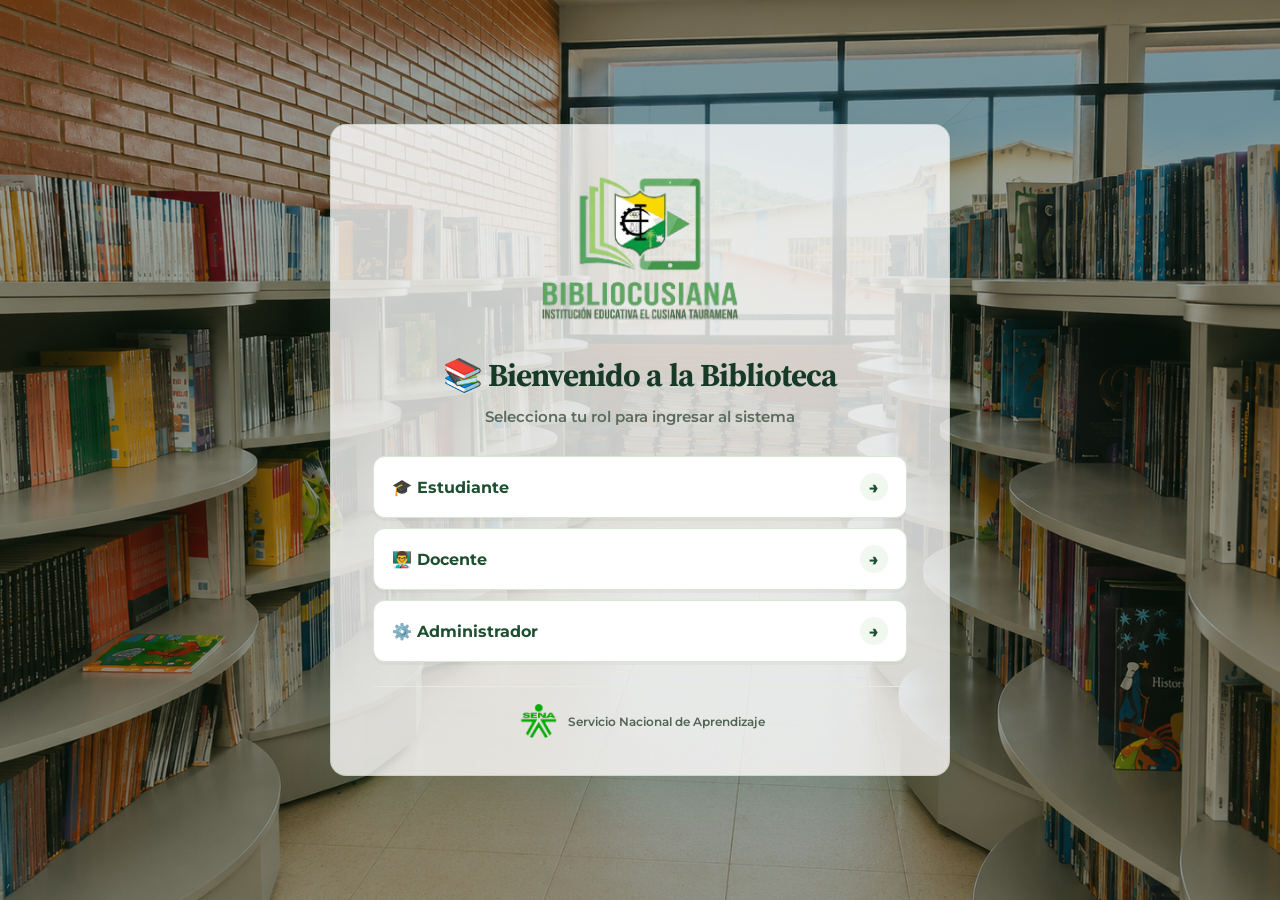
==== commit 09b097b5: "Add SENA logo to library welcome screen Co-authored-by: Copilot <223556219+Copilot@users.noreply.git" ====
--- a/frontend/index.html
+++ b/frontend/index.html
@@ -7,16 +7,16 @@
     <link rel="preconnect" href="https://fonts.googleapis.com">
     <link rel="preconnect" href="https://fonts.gstatic.com" crossorigin>
     <link href="https://fonts.googleapis.com/css2?family=Montserrat:wght@400;500;600;700;800&family=Source+Serif+4:opsz,wght@8..60,600;8..60,700&display=swap" rel="stylesheet">
-    <link rel="stylesheet" href="css/styles.css?v=sistema-estable-final">
-    <link rel="stylesheet" href="css/diseno-moderno.css?v=3">
+    <link rel="stylesheet" href="../frontend/css/styles.css?v=2026-10-22-sena-logo">
+    <link rel="stylesheet" href="../frontend/css/diseno-moderno.css?v=2026-10-22-sena-logo">
 </head>
 <body class="home-page">
 
     <div class="container acceso-container" id="paso-rol">
     <div class="identidad-institucional">
         <div class="logos-institucionales">
-            <img class="logo-biblioteca-institucional" src="assets/logo.1.png" alt="Logo de Bibliocusiana">
-            <img class="logo-institucion" src="assets/logo-institucion-cusiana.png" alt="Escudo de la Institución Educativa El Cusiana">
+            <img class="logo-biblioteca-institucional" src="../frontend/assets/logo.1.png" alt="Logo de Bibliocusiana">
+            <img class="logo-institucion" src="../frontend/assets/logo-institucion-cusiana.png" alt="Escudo de la Institución Educativa El Cusiana">
         </div>
         <div>
             <p class="institucion-nombre">Institución Educativa El Cusiana</p>
@@ -24,7 +24,7 @@
         </div>
     </div>
     <div class="logo-container">
-    <img src="assets/logo.1.png" alt="Logo Biblioteca Colegio" >
+    <img src="../frontend/assets/logo.1.png" alt="Logo Biblioteca Colegio" >
 </div>
 
     <h1>📚 Bienvenido a la Biblioteca</h1>
@@ -34,6 +34,10 @@
         <button class="btn-rol" data-rol="Estudiante">🎓 Estudiante</button>
         <button class="btn-rol" data-rol="Profesor">👨‍🏫 Docente</button>
         <button class="btn-rol" data-rol="Administrador">⚙️ Administrador</button>
+    </div>
+    <div class="sena-identidad">
+        <img src="../frontend/assets/logo_sena_ok.png" alt="Logo del SENA">
+        <span>Servicio Nacional de Aprendizaje</span>
     </div>
 </div>
 
@@ -122,7 +126,7 @@
         <div id="panel-admin" class="hidden">
             <div class="admin-panel">
                 <section id="vista-prestamos-admin" class="hidden">
-                <img class="escudo-panel-admin" src="assets/logo-institucion-cusiana.png" alt="Escudo institucional">
+                <img class="escudo-panel-admin" src="../frontend/assets/logo-institucion-cusiana.png" alt="Escudo institucional">
                 <h2>⚙️ Panel de Administración</h2>
 
                 <h3>Resumen de préstamos y multas</h3>
@@ -245,7 +249,7 @@
         </div>
     </div>
 
-    <script src="js/portadas-inteligente.js?v=1"></script>
-    <script src="js/main.js?v=2026-10-22e"></script>
+    <script src="../frontend/js/portadas-inteligente.js?v=2026-10-22-asset-paths"></script>
+    <script src="../frontend/js/main.js?v=2026-10-22-asset-paths"></script>
 </body>
 </html>
--- a/frontend/css/styles.css
+++ b/frontend/css/styles.css
@@ -705,6 +705,25 @@
 /* El escudo institucional sustituye el recurso anterior de la pantalla de acceso. */
 .acceso-container .logo-container { display: none; }
 
+.sena-identidad {
+    align-items: center;
+    border-top: 1px solid #e4ebe1;
+    color: #526454;
+    display: flex;
+    font-size: .76rem;
+    font-weight: 600;
+    gap: 10px;
+    justify-content: center;
+    margin: 24px auto 0;
+    padding-top: 16px;
+}
+
+.sena-identidad img {
+    height: 36px;
+    object-fit: contain;
+    width: 42px;
+}
+
 .acceso-container h1 {
     font-family: 'Source Serif 4', Georgia, serif;
     color: #173a26;
